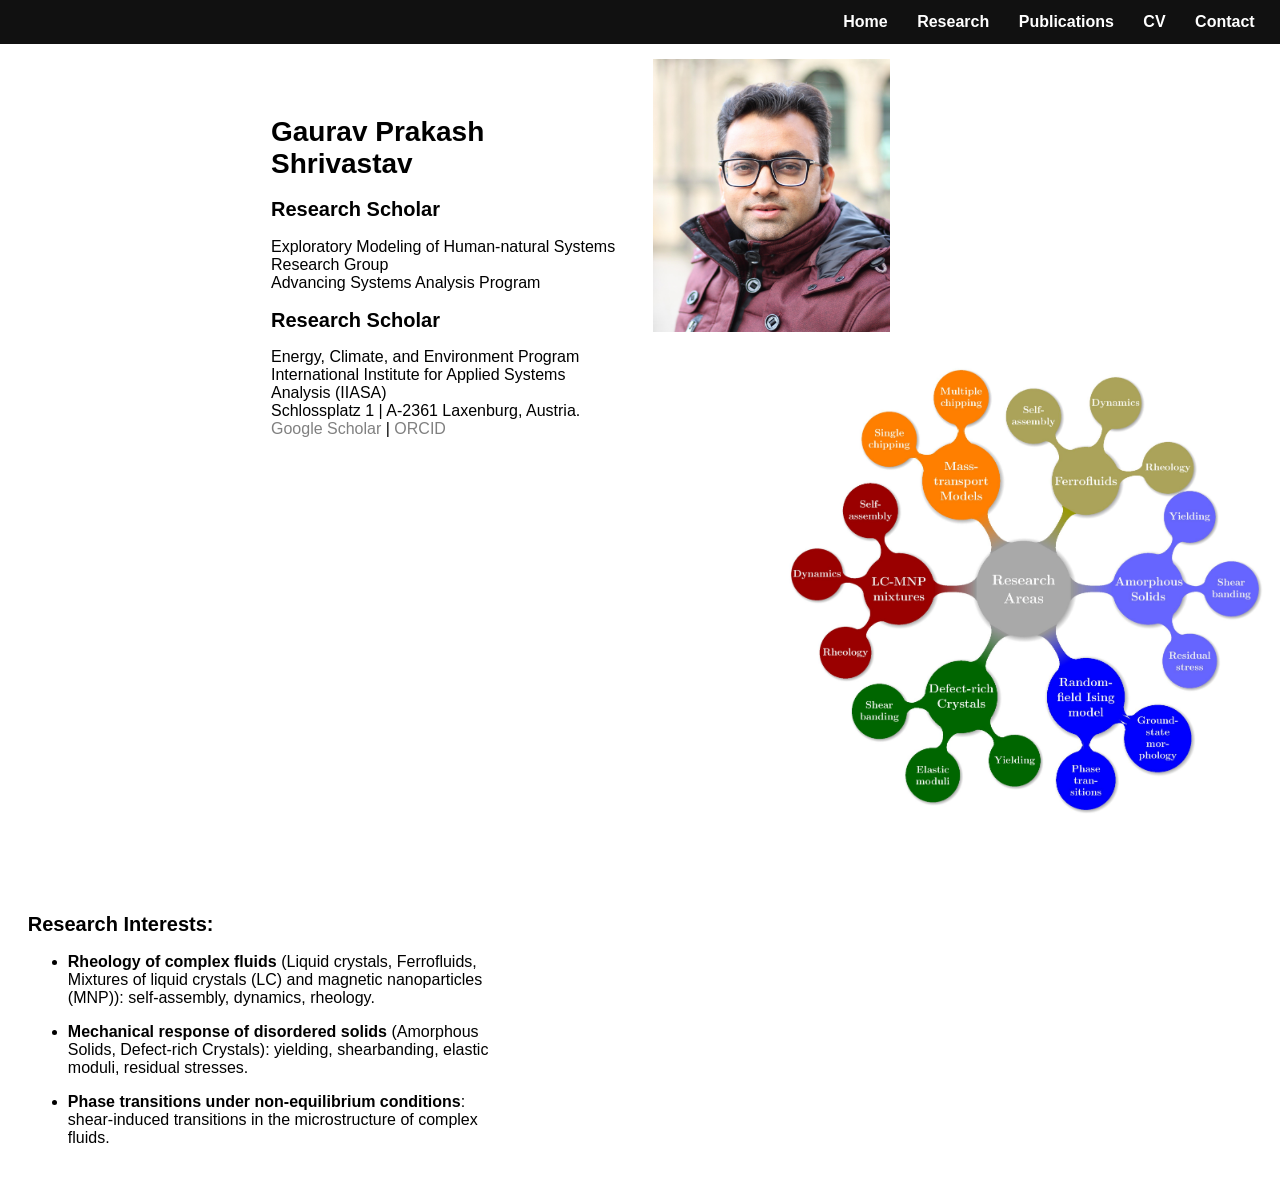
==== index.html @ 9f921707 "Update index.html" ====
<!----- this is a file for the webpage ---->
<!DOCTYPE html>
<html lang="en">
<head>
<title>Gaurav P. Shrivastav</title>
<meta charset="utf-8">
<meta name="viewport" content="width=device-width, initial-scale=1">
<style>
* {
  box-sizing: border-box;
}

body {
  margin: 0;
  font-family: Arial, Helvetica, sans-serif;
}

/* Style the side navigation */
.sidenav {
  height: 2%;
  width: 100%;
/*  position: fixed; */ 
  z-index: -1;
  top:  0;
  left: 0;
  padding: 1% 1%;
  background-color: #111;
  text-align: right;
  overflow-x: hidden;
}
/* Side navigation links */
.sidenav a {
  color: white;
  padding: 1% 1% 1%;
  text-decoration: none;
  display: inline;
  text-align: center;
}
/* Change color on hover */
.sidenav a:hover {
  background-color: #ddd;
  color: black;
}
h1 {
  color: black;
  font-weight: bold;
  font-size: 28px;
  text-align: Left;
}

h2 {
  font-weight: bold;
  color:none;
  font-size: 20px;
  text-align: left;
}
a{
    text-decoration: none;
    color: gray;
}

.row:after {
  content: "";
  clear: both;
  display: block;
}

[class*="col-"] {
  float: left;
  padding: 15px;
}

.col-1 {
   width: 30%;
   margin-left:20%;
   margin-top:3%;
}
.col-2 {
   width: 40%;
   padding-left: 1%;
   padding-right:2%;
}
.col-3 {
   width: 40%;
   margin-left: 10%;
   padding-right:1%;
}
.col-4 {
   width: 40%;
   margin-left: 1%;
   padding-right:1%;
   padding-top:5%;
}
@media only screen and (max-width: 1024px) {
  /* For mobile phones: */
  [class*="col-"] {
    width: 100%;
    margin-left: 2%;
    padding:0;
  }
}

</style>
</head>
<body>

<div class="sidenav">
  <a href="index.html"><b> Home</b></a>
  <a href="research.html"><b>Research</b></a>
  <a href="publications.html"><b>Publications</b></a>
  <a href="CV.html"><b>CV</b></a>
  <a href="contact.html"><b>Contact</b></a>
</div>

<div class="row">
    <div class="col-1">
	   <h1> Gaurav Prakash Shrivastav </h1>
	   <h2>Research Scholar </h2>
	   <p>Exploratory Modeling of Human-natural Systems Research Group <br>		
	   Advancing Systems Analysis Program <br>
	   <h2>Research Scholar </h2>	   	
	   Energy, Climate, and Environment Program <br>
	   International Institute for Applied Systems Analysis (IIASA) <br> 
	   Schlossplatz 1 | A-2361 Laxenburg, Austria.
	   
	   <a target="_blank" href="https://scholar.google.com/citations?user=l1of7kkAAAAJ&hl=en">Google Scholar</a> | 
           <a target="_blank" href="https://orcid.org/0000-0001-9152-8887">ORCID</a> 
	   </p>
    </div>
    <div class="col-2">
       <picture> 
            <source media="(min-width:1%)" srcset="pics/gpscover.jpg">
	    <img src="pics/gpscover.jpg" alt="homephoto" style="width:50%;" align="left">
       </picture>
    </div>

   <div class="col-3">
        <picture> 
            <source media="(min-width:1%)" srcset="pics/rs.jpg">
	    <img src="pics/rs.jpg" alt="resint" style="width:100%;" align="left">
        </picture> 
     </div>
     <div class="col-4">
	     <h2> Research Interests:</h2>
            <ul>
	     
              <li><b>Rheology of complex fluids</b> (Liquid crystals, Ferrofluids, Mixtures of liquid crystals (LC) and magnetic nanoparticles (MNP)): self-assembly, dynamics, rheology.</li>
		<p></p>
	      <li><b>Mechanical response of disordered solids</b> (Amorphous Solids, Defect-rich Crystals): yielding, shearbanding, elastic moduli, residual stresses. </li>
                <p></p>
	      <li><b>Phase transitions under non-equilibrium conditions</b>: shear-induced transitions in the microstructure of complex fluids. </li>

            </ul>
     </div>	     
</div>  
</body>
</html>
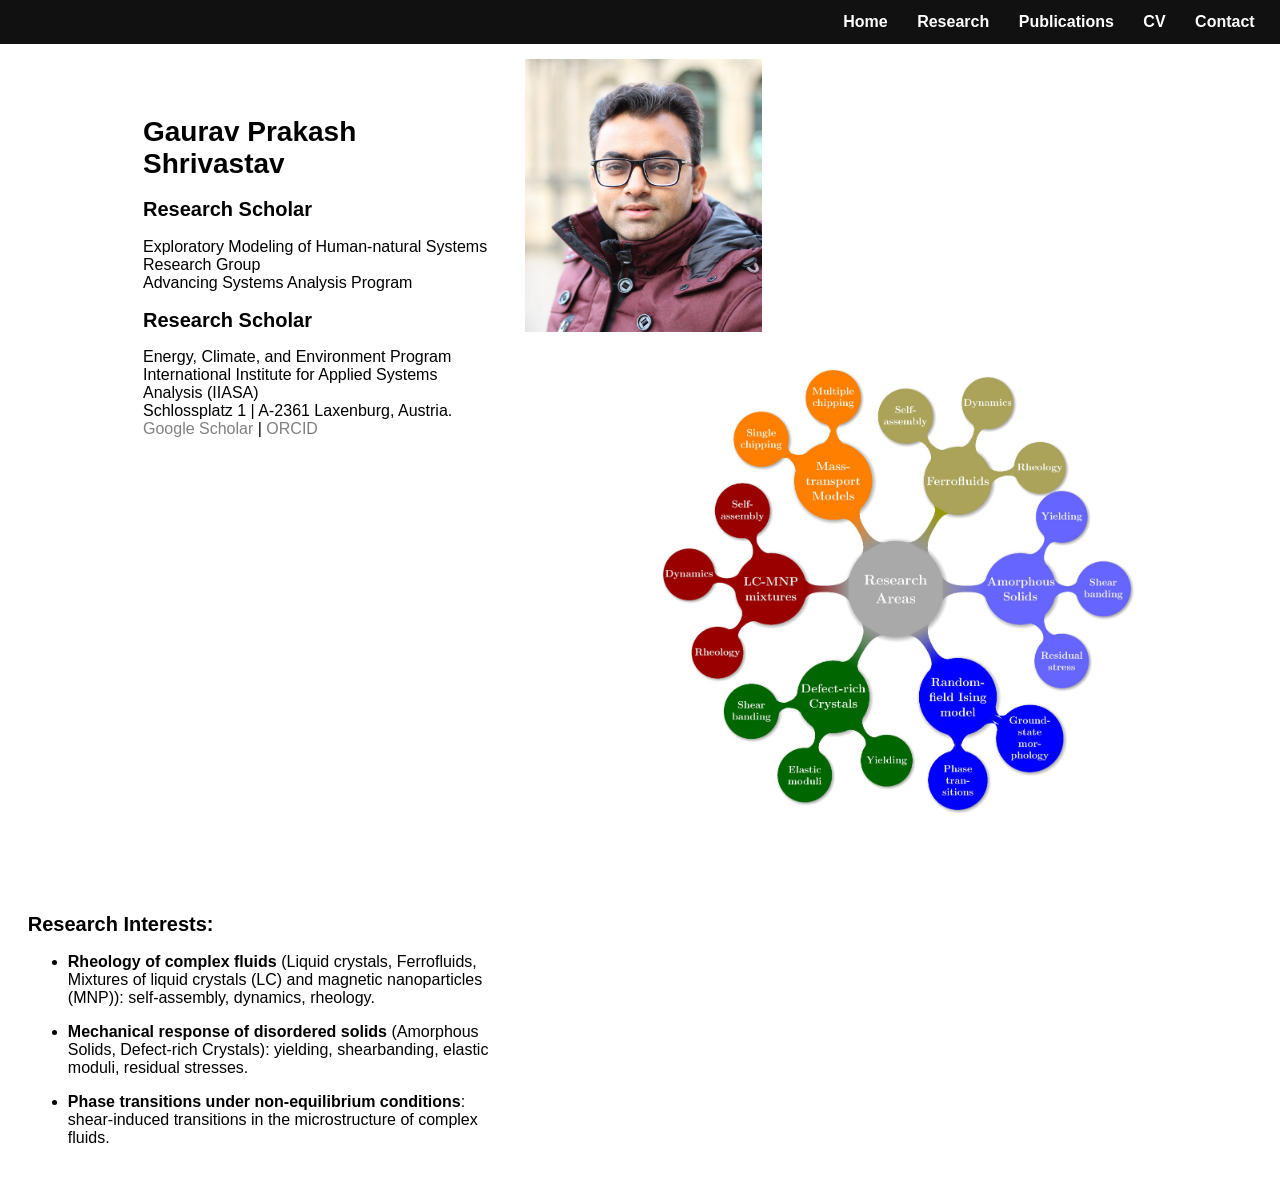
==== commit a244153f: "Update index.html" ====
--- a/index.html
+++ b/index.html
@@ -72,7 +72,7 @@
 
 .col-1 {
    width: 30%;
-   margin-left:20%;
+   margin-left:10%;
    margin-top:3%;
 }
 .col-2 {
@@ -121,7 +121,7 @@
 	   <h2>Research Scholar </h2>	   	
 	   Energy, Climate, and Environment Program <br>
 	   International Institute for Applied Systems Analysis (IIASA) <br> 
-	   Schlossplatz 1 | A-2361 Laxenburg, Austria.
+	   Schlossplatz 1 | A-2361 Laxenburg, Austria. <br>
 	   
 	   <a target="_blank" href="https://scholar.google.com/citations?user=l1of7kkAAAAJ&hl=en">Google Scholar</a> | 
            <a target="_blank" href="https://orcid.org/0000-0001-9152-8887">ORCID</a> 
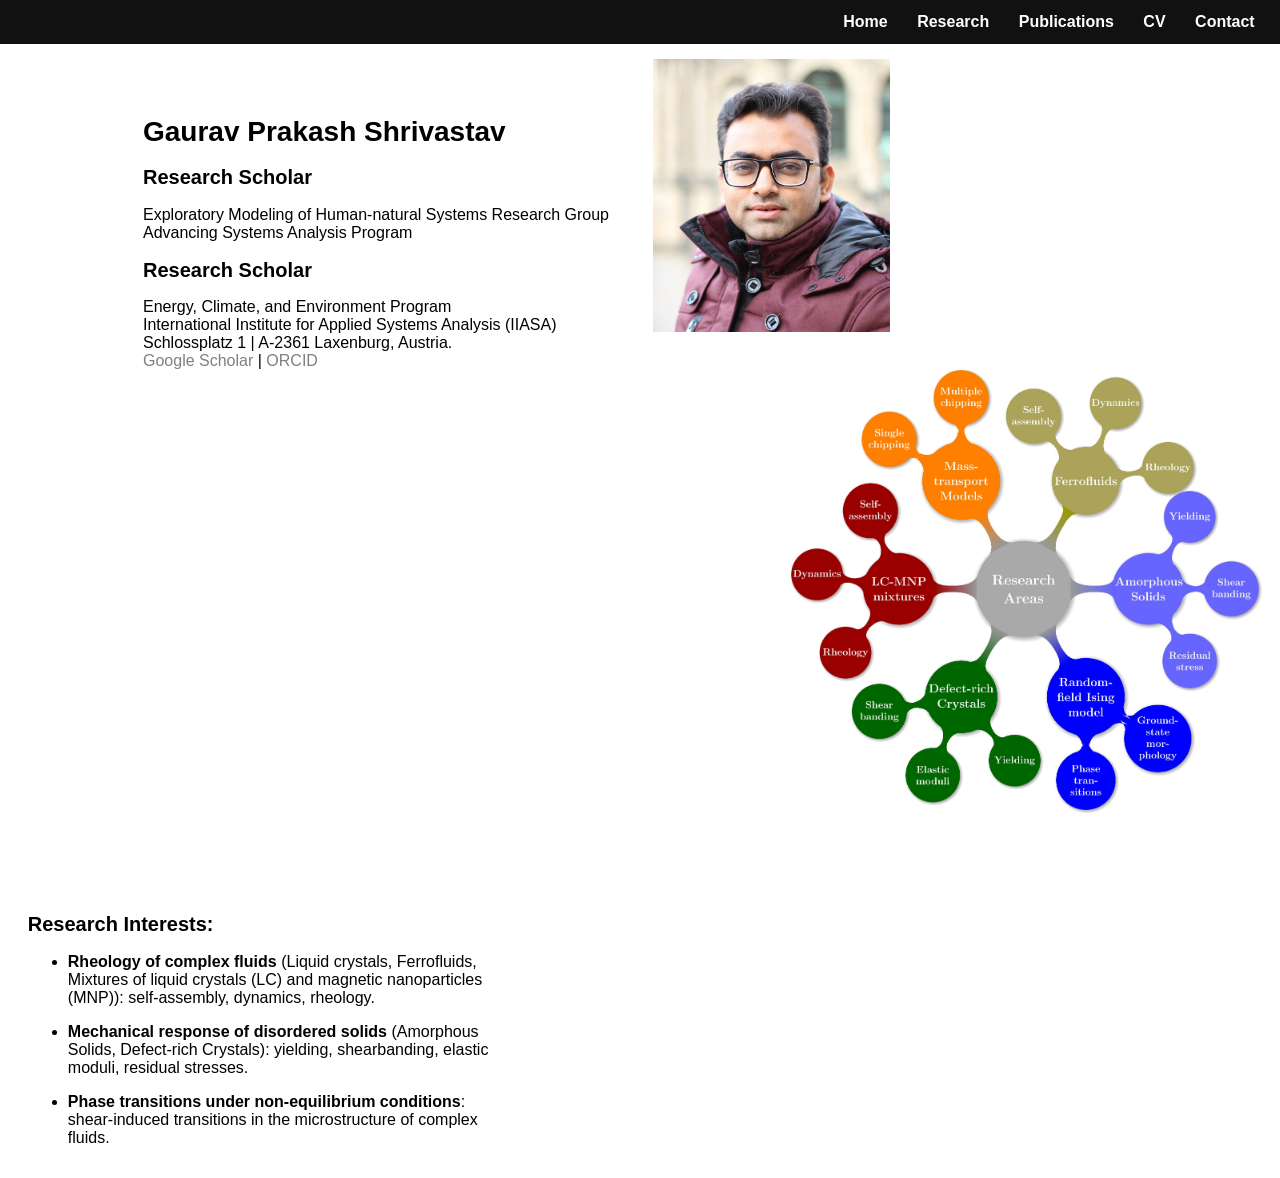
==== commit 9a08262e: "Update index.html" ====
--- a/index.html
+++ b/index.html
@@ -71,7 +71,7 @@
 }
 
 .col-1 {
-   width: 30%;
+   width: 40%;
    margin-left:10%;
    margin-top:3%;
 }
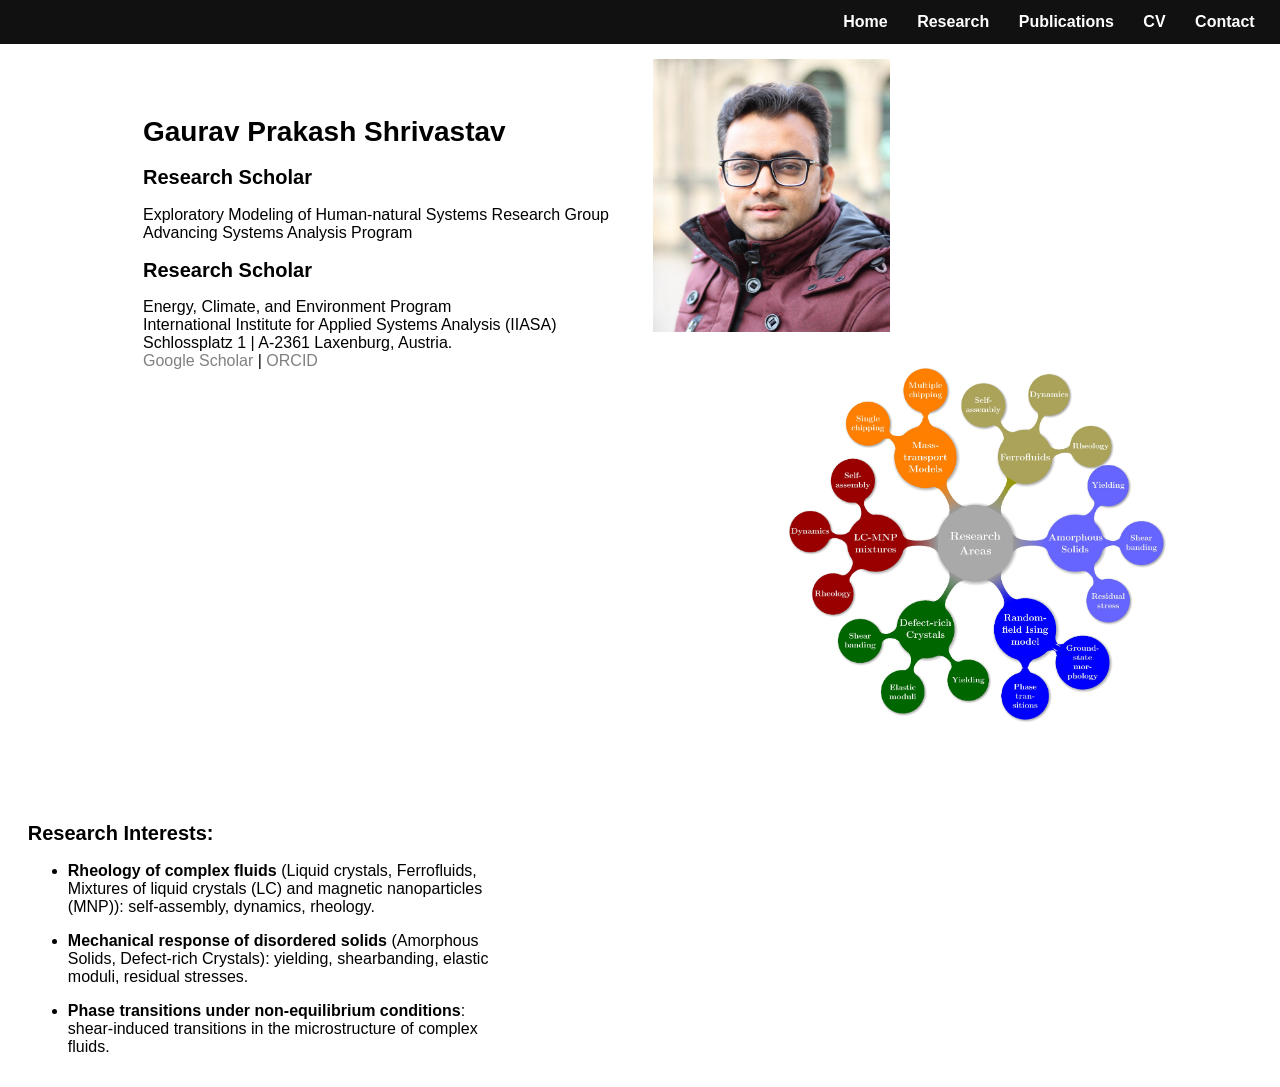
==== commit 48ffcf08: "Update index.html" ====
--- a/index.html
+++ b/index.html
@@ -137,7 +137,7 @@
    <div class="col-3">
         <picture> 
             <source media="(min-width:1%)" srcset="pics/rs.jpg">
-	    <img src="pics/rs.jpg" alt="resint" style="width:100%;" align="left">
+	    <img src="pics/rs.jpg" alt="resint" style="width:80%;" align="left">
         </picture> 
      </div>
      <div class="col-4">
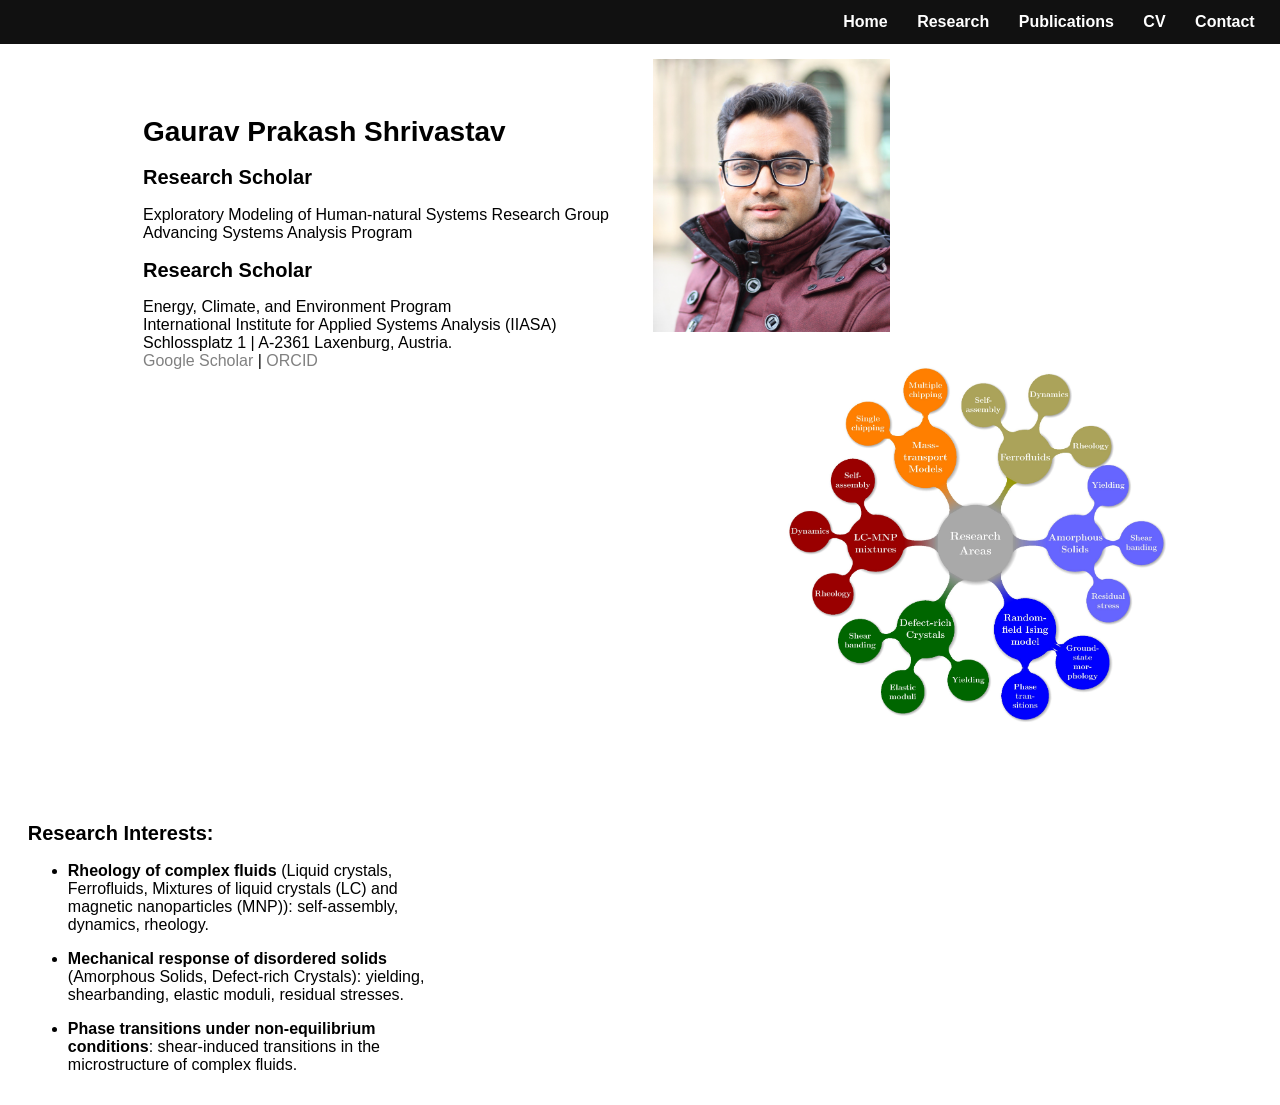
==== commit b284e5a6: "Update index.html" ====
--- a/index.html
+++ b/index.html
@@ -86,7 +86,7 @@
    padding-right:1%;
 }
 .col-4 {
-   width: 40%;
+   width: 35%;
    margin-left: 1%;
    padding-right:1%;
    padding-top:5%;
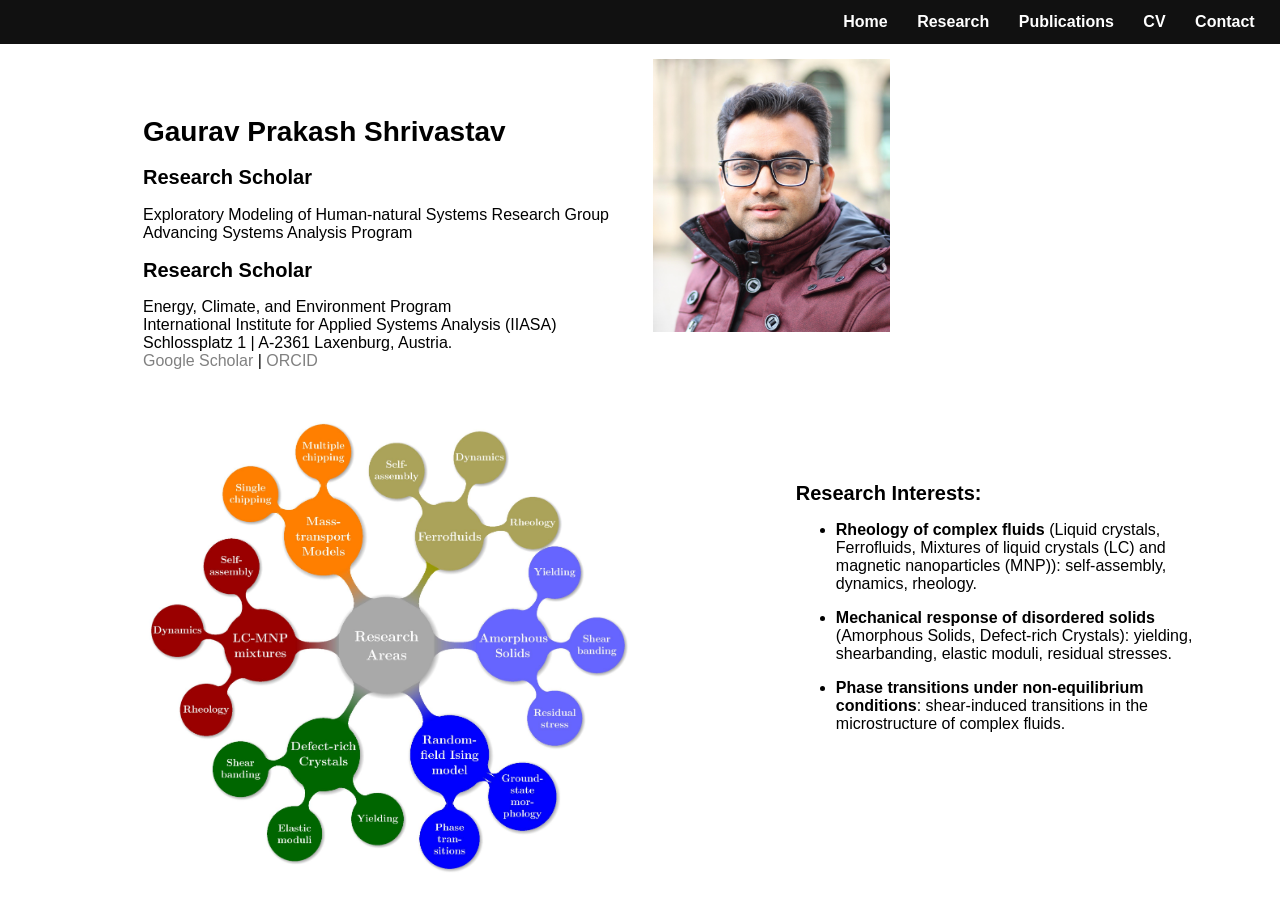
==== commit 18aae990: "Update index.html" ====
--- a/index.html
+++ b/index.html
@@ -81,7 +81,7 @@
    padding-right:2%;
 }
 .col-3 {
-   width: 40%;
+   width: 50%;
    margin-left: 10%;
    padding-right:1%;
 }
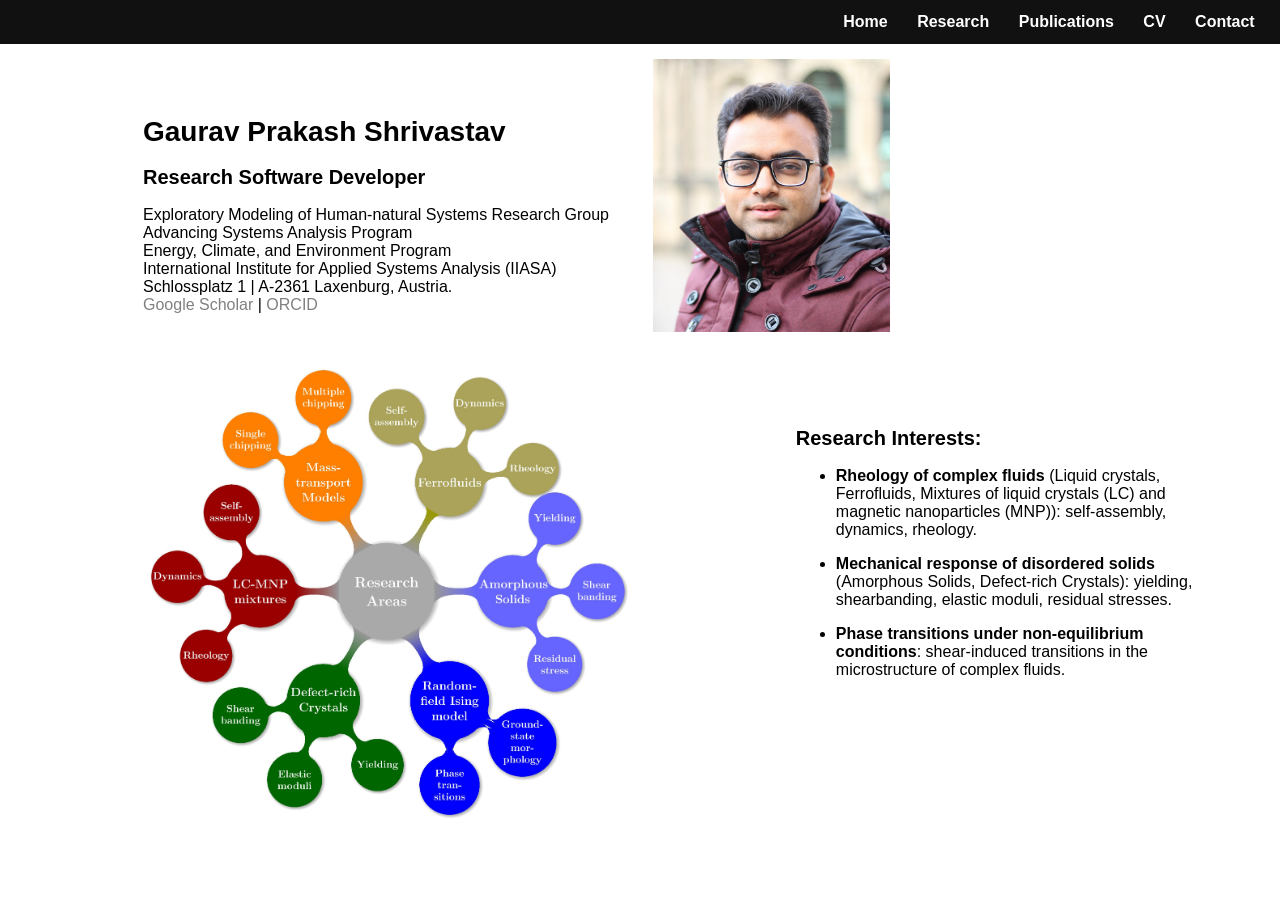
==== commit 0f023138: "Update index.html" ====
--- a/index.html
+++ b/index.html
@@ -115,10 +115,10 @@
 <div class="row">
     <div class="col-1">
 	   <h1> Gaurav Prakash Shrivastav </h1>
-	   <h2>Research Scholar </h2>
+	   <h2>Research Software Developer </h2>
 	   <p>Exploratory Modeling of Human-natural Systems Research Group <br>		
 	   Advancing Systems Analysis Program <br>
-	   <h2>Research Scholar </h2>	   	
+	
 	   Energy, Climate, and Environment Program <br>
 	   International Institute for Applied Systems Analysis (IIASA) <br> 
 	   Schlossplatz 1 | A-2361 Laxenburg, Austria. <br>
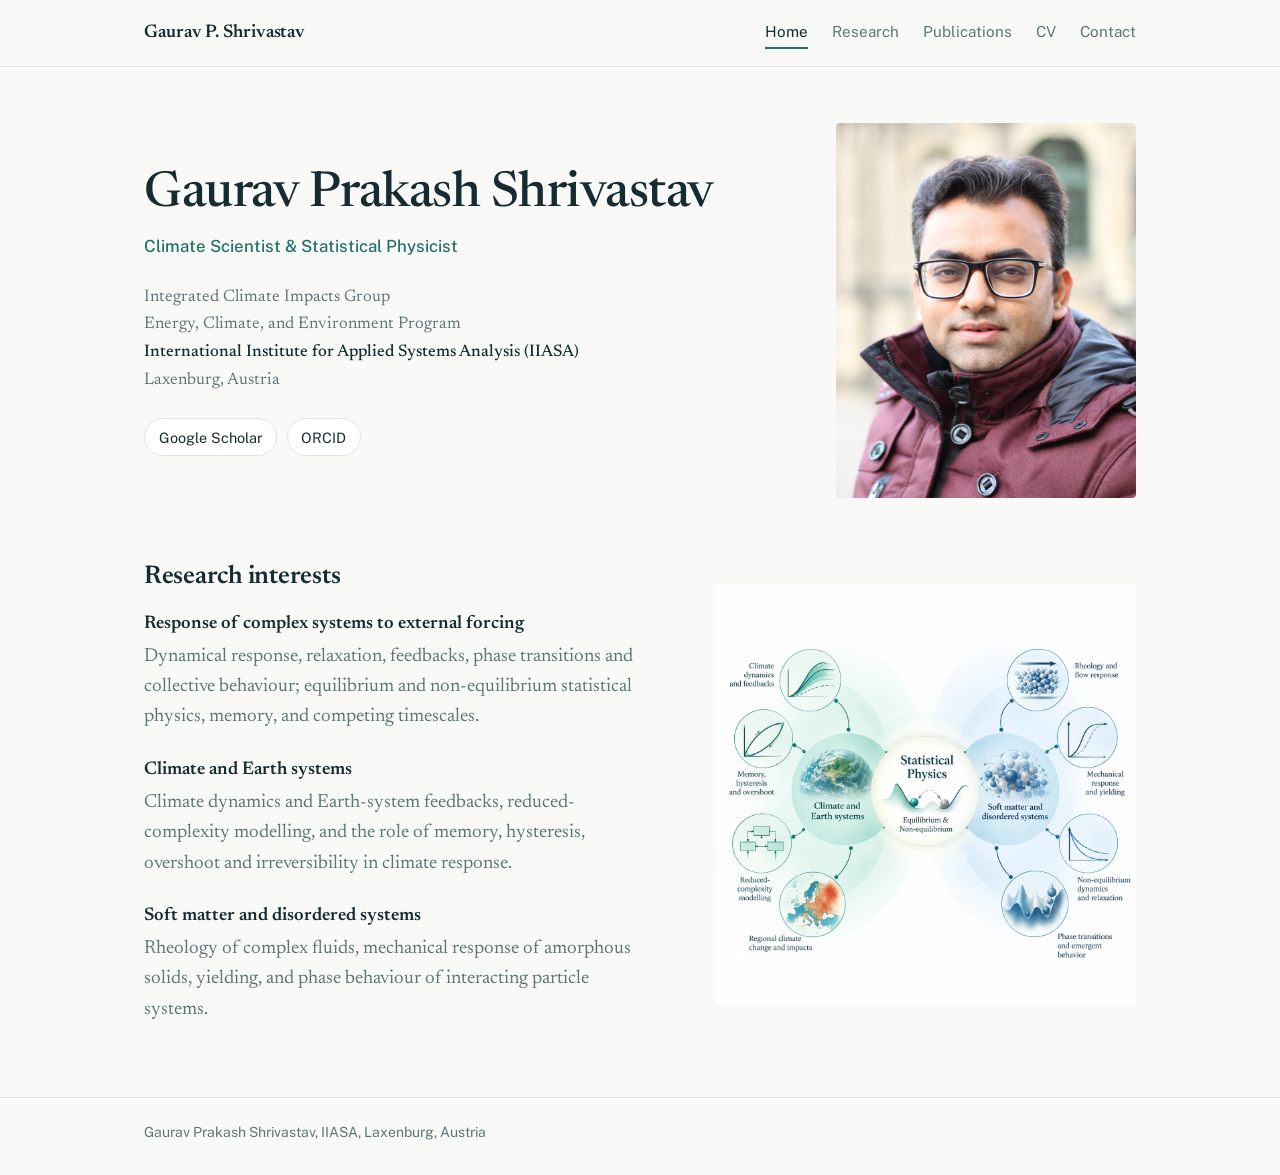
==== commit a14d5987: "Redesign website v3" ====
--- a/index.html
+++ b/index.html
@@ -1,158 +1,56 @@
-<!----- this is a file for the webpage ---->
 <!DOCTYPE html>
+
 <html lang="en">
 <head>
+<meta charset="utf-8"/>
+<meta content="width=device-width, initial-scale=1" name="viewport"/>
 <title>Gaurav P. Shrivastav</title>
-<meta charset="utf-8">
-<meta name="viewport" content="width=device-width, initial-scale=1">
-<style>
-* {
-  box-sizing: border-box;
-}
-
-body {
-  margin: 0;
-  font-family: Arial, Helvetica, sans-serif;
-}
-
-/* Style the side navigation */
-.sidenav {
-  height: 2%;
-  width: 100%;
-/*  position: fixed; */ 
-  z-index: -1;
-  top:  0;
-  left: 0;
-  padding: 1% 1%;
-  background-color: #111;
-  text-align: right;
-  overflow-x: hidden;
-}
-/* Side navigation links */
-.sidenav a {
-  color: white;
-  padding: 1% 1% 1%;
-  text-decoration: none;
-  display: inline;
-  text-align: center;
-}
-/* Change color on hover */
-.sidenav a:hover {
-  background-color: #ddd;
-  color: black;
-}
-h1 {
-  color: black;
-  font-weight: bold;
-  font-size: 28px;
-  text-align: Left;
-}
-
-h2 {
-  font-weight: bold;
-  color:none;
-  font-size: 20px;
-  text-align: left;
-}
-a{
-    text-decoration: none;
-    color: gray;
-}
-
-.row:after {
-  content: "";
-  clear: both;
-  display: block;
-}
-
-[class*="col-"] {
-  float: left;
-  padding: 15px;
-}
-
-.col-1 {
-   width: 40%;
-   margin-left:10%;
-   margin-top:3%;
-}
-.col-2 {
-   width: 40%;
-   padding-left: 1%;
-   padding-right:2%;
-}
-.col-3 {
-   width: 50%;
-   margin-left: 10%;
-   padding-right:1%;
-}
-.col-4 {
-   width: 35%;
-   margin-left: 1%;
-   padding-right:1%;
-   padding-top:5%;
-}
-@media only screen and (max-width: 1024px) {
-  /* For mobile phones: */
-  [class*="col-"] {
-    width: 100%;
-    margin-left: 2%;
-    padding:0;
-  }
-}
-
-</style>
+<meta content="Gaurav Prakash Shrivastav — climate scientist and statistical physicist studying the response of complex systems to external forcing, climate dynamics, and soft matter." name="description"/>
+<link href="https://fonts.googleapis.com" rel="preconnect"/>
+<link crossorigin="" href="https://fonts.gstatic.com" rel="preconnect"/>
+<link href="https://fonts.googleapis.com/css2?family=Newsreader:ital,opsz,wght@0,6..72,400;0,6..72,500;0,6..72,600;1,6..72,400&amp;family=Public+Sans:wght@400;500;600&amp;display=swap" rel="stylesheet"/>
+<link href="assets/style.css" rel="stylesheet"/>
 </head>
 <body>
-
-<div class="sidenav">
-  <a href="index.html"><b> Home</b></a>
-  <a href="research.html"><b>Research</b></a>
-  <a href="publications.html"><b>Publications</b></a>
-  <a href="CV.html"><b>CV</b></a>
-  <a href="contact.html"><b>Contact</b></a>
+<header class="site-header">
+<div class="wrap">
+<a class="site-name" href="index.html">Gaurav P. Shrivastav</a>
+<nav aria-label="Main" class="site-nav">
+<a aria-current="page" href="index.html">Home</a>
+<a href="research.html">Research</a>
+<a href="publications.html">Publications</a>
+<a href="CV.html">CV</a>
+<a href="contact.html">Contact</a>
+</nav>
 </div>
-
-<div class="row">
-    <div class="col-1">
-	   <h1> Gaurav Prakash Shrivastav </h1>
-	   <h2>Research Software Developer </h2>
-	   <p>Exploratory Modeling of Human-natural Systems Research Group <br>		
-	   Advancing Systems Analysis Program <br>
-	
-	   Energy, Climate, and Environment Program <br>
-	   International Institute for Applied Systems Analysis (IIASA) <br> 
-	   Schlossplatz 1 | A-2361 Laxenburg, Austria. <br>
-	   
-	   <a target="_blank" href="https://scholar.google.com/citations?user=l1of7kkAAAAJ&hl=en">Google Scholar</a> | 
-           <a target="_blank" href="https://orcid.org/0000-0001-9152-8887">ORCID</a> 
-	   </p>
-    </div>
-    <div class="col-2">
-       <picture> 
-            <source media="(min-width:1%)" srcset="pics/gpscover.jpg">
-	    <img src="pics/gpscover.jpg" alt="homephoto" style="width:50%;" align="left">
-       </picture>
-    </div>
-
-   <div class="col-3">
-        <picture> 
-            <source media="(min-width:1%)" srcset="pics/rs.jpg">
-	    <img src="pics/rs.jpg" alt="resint" style="width:80%;" align="left">
-        </picture> 
-     </div>
-     <div class="col-4">
-	     <h2> Research Interests:</h2>
-            <ul>
-	     
-              <li><b>Rheology of complex fluids</b> (Liquid crystals, Ferrofluids, Mixtures of liquid crystals (LC) and magnetic nanoparticles (MNP)): self-assembly, dynamics, rheology.</li>
-		<p></p>
-	      <li><b>Mechanical response of disordered solids</b> (Amorphous Solids, Defect-rich Crystals): yielding, shearbanding, elastic moduli, residual stresses. </li>
-                <p></p>
-	      <li><b>Phase transitions under non-equilibrium conditions</b>: shear-induced transitions in the microstructure of complex fluids. </li>
-
-            </ul>
-     </div>	     
-</div>  
+</header>
+<main>
+<div class="wrap">
+<section class="hero">
+<div>
+<h1>Gaurav Prakash Shrivastav</h1>
+<p class="role">Climate Scientist &amp; Statistical Physicist</p>
+<p class="affil">Integrated Climate Impacts Group<br/>Energy, Climate, and Environment Program<br/><strong>International Institute for Applied Systems Analysis (IIASA)</strong><br/>Laxenburg, Austria</p>
+<div class="links">
+<a href="https://scholar.google.com/citations?user=l1of7kkAAAAJ&amp;hl=en" rel="noopener" target="_blank">Google Scholar</a>
+<a href="https://orcid.org/0000-0001-9152-8887" rel="noopener" target="_blank">ORCID</a>
+</div>
+</div>
+<img alt="Portrait of Gaurav Prakash Shrivastav" class="portrait" height="1038" src="pics/web/gpscover.jpg" width="900"/>
+</section>
+<section class="interests">
+<div>
+<h2>Research interests</h2>
+<dl><dt>Response of complex systems to external forcing</dt><dd>Dynamical response, relaxation, feedbacks, phase transitions and collective behaviour; equilibrium and non-equilibrium statistical physics, memory, and competing timescales.</dd><dt>Climate and Earth systems</dt><dd>Climate dynamics and Earth-system feedbacks, reduced-complexity modelling, and the role of memory, hysteresis, overshoot and irreversibility in climate response.</dd><dt>Soft matter and disordered systems</dt><dd>Rheology of complex fluids, mechanical response of amorphous solids, yielding, and phase behaviour of interacting particle systems.</dd></dl>
+</div>
+<figure>
+<img alt="Research areas diagram: equilibrium and non-equilibrium statistical physics connects climate and Earth systems with soft matter and disordered systems, branching into four topics within each field." decoding="async" height="1024" loading="lazy" src="pics/web/research-areas.webp" width="1536"/>
+</figure>
+</section>
+</div>
+</main>
+<footer class="site-footer">
+<div class="wrap small">Gaurav Prakash Shrivastav, IIASA, Laxenburg, Austria</div>
+</footer>
 </body>
 </html>
-
--- a/assets/style.css
+++ b/assets/style.css
@@ -0,0 +1,306 @@
+/* Gaurav P. Shrivastav — personal site
+   One stylesheet for every page. Colors live on :root so dark mode is one block. */
+
+:root {
+  --bg: #f9faf8;
+  --surface: #ffffff;
+  --ink: #172c32;
+  --muted: #607477;
+  --rule: #dce6e2;
+  --accent: #217267;
+  --accent-soft: #e8f2ef;
+  --serif: "Newsreader", "Iowan Old Style", "Palatino Linotype", Palatino, Georgia, serif;
+  --sans: "Public Sans", "Segoe UI", Helvetica, Arial, sans-serif;
+  --measure: 68ch;
+  --wide: 1040px;
+  color-scheme: light;
+}
+
+@media (prefers-color-scheme: dark) {
+  :root {
+    --bg: #101d1f;
+    --surface: #18282b;
+    --ink: #ebf1ef;
+    --muted: #b0c2bd;
+    --rule: #304546;
+    --accent: #85cab7;
+    --accent-soft: #203c37;
+    color-scheme: dark;
+  }
+}
+
+*, *::before, *::after { box-sizing: border-box; }
+
+html { -webkit-text-size-adjust: 100%; }
+
+body {
+  margin: 0;
+  background: var(--bg);
+  color: var(--ink);
+  font-family: var(--serif);
+  font-size: 1.1875rem;          /* 19px */
+  line-height: 1.6;
+  font-optical-sizing: auto;
+}
+
+img, video, iframe { max-width: 100%; display: block; }
+img { height: auto; }
+
+a { color: var(--accent); text-decoration-thickness: 1px; text-underline-offset: 0.18em; }
+a:hover { text-decoration-thickness: 2px; }
+:focus-visible { outline: 2px solid var(--accent); outline-offset: 3px; border-radius: 2px; }
+
+.wrap { max-width: var(--wide); margin: 0 auto; padding: 0 1.5rem; }
+
+/* ---------- header ---------- */
+.site-header { border-bottom: 1px solid var(--rule); background: var(--bg); }
+.site-header .wrap {
+  display: flex; align-items: baseline; justify-content: space-between;
+  gap: 1rem 2rem; flex-wrap: wrap; padding-top: 1.1rem; padding-bottom: 1.1rem;
+}
+.site-name {
+  font-family: var(--serif); font-size: 1.15rem; font-weight: 600;
+  color: var(--ink); text-decoration: none; letter-spacing: -0.005em;
+}
+.site-nav { display: flex; flex-wrap: wrap; gap: 0.25rem 1.5rem; font-family: var(--sans); font-size: 0.95rem; }
+.site-nav a { color: var(--muted); text-decoration: none; padding: 0.15rem 0; border-bottom: 2px solid transparent; }
+.site-nav a:hover { color: var(--ink); }
+.site-nav a[aria-current="page"] { color: var(--ink); border-bottom-color: var(--accent); }
+
+main { padding: 3.5rem 0 4.5rem; }
+
+/* ---------- type ---------- */
+h1, h2, h3 { font-family: var(--serif); font-weight: 600; line-height: 1.2; letter-spacing: -0.01em; }
+h1 { font-size: clamp(2.2rem, 4.5vw, 3.1rem); margin: 0 0 0.5rem; font-weight: 500; }
+h2 { font-size: 1.6rem; margin: 0 0 1rem; }
+h3 { font-size: 1.2rem; margin: 0 0 0.35rem; }
+p { margin: 0 0 1rem; }
+.lede { font-size: 1.3rem; line-height: 1.5; color: var(--muted); max-width: var(--measure); }
+.prose { max-width: var(--measure); }
+.small, .meta { font-family: var(--sans); font-size: 0.875rem; line-height: 1.5; color: var(--muted); }
+.page-title { margin-bottom: 2.5rem; }
+
+section + section { margin-top: 4rem; }
+
+/* ---------- home ---------- */
+.hero { display: grid; grid-template-columns: minmax(0, 1fr) 300px; gap: 3rem; align-items: center; }
+.hero .role { font-family: var(--sans); font-size: 1.05rem; color: var(--accent); margin: 0 0 1.5rem; font-weight: 500; }
+.affil { font-size: 1.05rem; color: var(--muted); line-height: 1.55; margin-bottom: 1.5rem; }
+.affil strong { color: var(--ink); font-weight: 500; }
+.links { display: flex; flex-wrap: wrap; gap: 0.6rem; font-family: var(--sans); font-size: 0.9rem; }
+.links a {
+  text-decoration: none; padding: 0.4rem 0.85rem; border: 1px solid var(--rule);
+  border-radius: 999px; color: var(--ink); background: var(--surface);
+}
+.links a:hover { border-color: var(--accent); color: var(--accent); }
+.portrait { border-radius: 4px; width: 100%; aspect-ratio: 4 / 5; object-fit: cover; object-position: 50% 20%; }
+
+.interests { display: grid; grid-template-columns: minmax(0, 1fr) minmax(0, 0.85fr); gap: 3rem; align-items: start; }
+.interests dl { margin: 0; }
+.interests dt { font-weight: 600; font-size: 1.15rem; margin-top: 1.4rem; }
+.interests dt:first-child { margin-top: 0; }
+.interests dd { margin: 0.2rem 0 0; color: var(--muted); }
+.interests figure { margin: 0; max-width: 420px; justify-self: end; }
+.interests img { border-radius: 4px; background: #fff; }
+
+/* ---------- research ---------- */
+.topic { display: grid; grid-template-columns: minmax(0, 1.15fr) minmax(0, 1fr); gap: 2.5rem; align-items: start;
+  padding-top: 3rem; border-top: 1px solid var(--rule); }
+.topic:first-of-type { border-top: 0; padding-top: 0; }
+.topic figure { margin: 0; }
+.topic figure img, .topic video { border-radius: 4px; background: #000; width: 100%; }
+.topic figure img.on-white { background: #fff; }
+.topic figure + figure { margin-top: 1.25rem; }
+figcaption { font-family: var(--sans); font-size: 0.85rem; color: var(--muted); margin-top: 0.5rem; line-height: 1.45; }
+.refs { font-family: var(--sans); font-size: 0.9rem; margin: 1.25rem 0 0; padding: 0; list-style: none; }
+.refs li { margin-bottom: 0.3rem; }
+.refs li::before { content: "Paper: "; color: var(--muted); }
+
+/* ---------- publications & CV: year/date in the left margin ---------- */
+.timeline { display: grid; grid-template-columns: 7.5rem minmax(0, 1fr); column-gap: 2rem; }
+.timeline .when {
+  font-family: var(--sans); font-size: 0.9rem; color: var(--muted);
+  padding-top: 0.25rem; font-variant-numeric: tabular-nums;
+}
+.timeline .what { padding-bottom: 1.75rem; }
+.timeline .year { font-family: var(--serif); font-size: 1.6rem; color: var(--ink); font-weight: 500; padding-top: 0; position: sticky; top: 1rem; align-self: start; }
+.timeline > .group { grid-column: 2; }
+
+.pub { margin: 0 0 1.5rem; }
+.pub-title { font-size: 1.15rem; line-height: 1.4; margin: 0 0 0.2rem; font-weight: 500; }
+.pub-title a { color: var(--ink); text-decoration-color: var(--rule); }
+.pub-title a:hover { color: var(--accent); text-decoration-color: var(--accent); }
+.pub .authors { font-family: var(--sans); font-size: 0.9rem; color: var(--muted); margin: 0; }
+.pub .authors b { color: var(--ink); font-weight: 600; }
+.pub .venue { font-family: var(--sans); font-size: 0.9rem; margin: 0.1rem 0 0; }
+.pub .venue i { font-style: italic; }
+
+.cv-head { display: grid; grid-template-columns: minmax(0, 1fr) 160px; gap: 2rem; align-items: end; }
+.cv-head img { border-radius: 50%; width: 160px; height: 160px; object-fit: cover; }
+.cv-section { margin-top: 3.5rem; }
+.cv-section > h2 { padding-bottom: 0.6rem; border-bottom: 1px solid var(--rule); margin-bottom: 1.5rem; }
+.what h3 { margin-bottom: 0.15rem; }
+.what p { margin: 0; color: var(--muted); font-size: 1.05rem; }
+.talk-kind { font-family: var(--sans); font-size: 0.75rem; font-weight: 600; color: var(--accent);
+  background: var(--accent-soft); padding: 0.1rem 0.45rem; border-radius: 3px; vertical-align: 0.15em; margin-right: 0.35rem; }
+.award { font-family: var(--sans); font-size: 0.85rem; color: var(--accent); }
+.plain-list { margin: 0; padding-left: 1.1rem; }
+.plain-list li { margin-bottom: 0.6rem; }
+
+/* ---------- contact ---------- */
+.contact { display: grid; grid-template-columns: minmax(0, 1fr) minmax(0, 1.2fr); gap: 3rem; align-items: start; }
+address { font-style: normal; line-height: 1.6; margin-bottom: 1.5rem; }
+.map { width: 100%; aspect-ratio: 4 / 3; border: 1px solid var(--rule); border-radius: 4px; }
+.contact figure { margin: 3rem 0 0; grid-column: 1 / -1; }
+.contact figure img { border-radius: 4px; width: 100%; }
+
+/* ---------- footer ---------- */
+.site-footer { border-top: 1px solid var(--rule); }
+.site-footer .wrap { padding-top: 1.5rem; padding-bottom: 2rem; }
+
+/* ---------- small screens ---------- */
+@media (max-width: 760px) {
+  body { font-size: 1.0625rem; }
+  main { padding-top: 2.25rem; }
+  .hero { grid-template-columns: 1fr; gap: 1.75rem; }
+  .hero .portrait { max-width: 220px; order: -1; }
+  .interests, .topic, .contact { grid-template-columns: 1fr; gap: 1.75rem; }
+  .timeline { grid-template-columns: 1fr; }
+  .timeline .when { padding-top: 0; }
+  .timeline > .group { grid-column: 1; }
+  .timeline .year { position: static; margin-bottom: 0.75rem; }
+  .cv-head { grid-template-columns: 1fr; }
+  .cv-head img { order: -1; width: 110px; height: 110px; }
+}
+
+@media print {
+  .site-header nav, .site-footer { display: none; }
+  body { background: #fff; color: #000; }
+}
+
+/* Homepage: keep approved research illustration intact and appropriately contained. */
+.interests { align-items: center; }
+.interests figure { width: 100%; max-width: 420px; }
+.interests figure img { display: block; width: 100%; height: auto; object-fit: contain; background: #fff; }
+@media (max-width: 760px) {
+  .interests { align-items: start; }
+  .interests figure { justify-self: center; max-width: 560px; }
+}
+
+/* Research page: consistent text-left / figure-right editorial layout */
+.research-group-title {font-size:clamp(1.8rem,3vw,2.3rem); margin:2.1rem 0 .4rem; padding-bottom:.6rem; border-bottom:1px solid var(--rule)}
+.research-group-intro {color:var(--muted); max-width:70ch; margin:0 0 1.8rem}
+.research-group-break {margin-top:5rem}
+.research-topic {grid-template-columns:minmax(0,.95fr) minmax(0,1.05fr); gap:3.2rem; align-items:start; padding-top:2.4rem}
+.research-topic h3 {font-size:clamp(1.45rem,2.4vw,1.95rem); margin:.1rem 0 1rem}
+.research-topic .prose p {line-height:1.65}
+.research-eyebrow {font:600 .7rem/1.4 var(--sans)!important; color:var(--accent); letter-spacing:.11em; text-transform:uppercase; margin:0 0 .8rem!important}
+.research-figure {min-width:0}
+.research-figure img {background:#fff!important; width:100%;height:auto;object-fit:contain;border-radius:5px}
+.research-figure figcaption {margin-top:.65rem}
+.softmatter-topic figure img {max-height:330px; object-fit:contain; background:#fff}
+.softmatter-topic figure {margin:0}
+@media(max-width:760px){.research-topic {grid-template-columns:1fr;gap:1rem}.research-group-break{margin-top:3rem}.softmatter-topic figure img{max-height:none}}
+
+/* Research-specific editorial proportions: prioritize legible scientific figures. */
+.research-page-wrap { max-width: 1280px; }
+.research-page-wrap .research-topic { grid-template-columns: minmax(0, 0.76fr) minmax(0, 1.24fr); gap: clamp(2rem, 4vw, 4rem); align-items: center; padding-top: 3.3rem; }
+.research-page-wrap .research-topic .prose { max-width: 47ch; }
+.research-page-wrap .research-topic .research-figure img { width:100%; height:auto; max-height:none; object-fit:contain; }
+.research-page-wrap .research-figure { margin:0; }
+.research-page-wrap .figure-expand { display:block; background:#fff; border-radius:5px; overflow:hidden; }
+.research-page-wrap .figure-expand:focus-visible {outline:2px solid var(--accent);outline-offset:4px}
+.research-page-wrap .research-topic .softmatter-topic { align-items:start; }
+@media(max-width:760px){
+ .research-page-wrap .research-topic {grid-template-columns:minmax(0,1fr); gap:1.3rem; align-items:start;}
+ .research-page-wrap .research-topic .prose { max-width:var(--measure); }
+}
+
+
+/* Research page — balanced editorial treatment for both disciplines */
+.research-page-wrap { max-width: 1160px; }
+.research-page-wrap .research-topic {
+  grid-template-columns: minmax(0, 1.04fr) minmax(0, .96fr);
+  gap: clamp(2rem, 4vw, 3.2rem);
+  align-items: center;
+  padding-top: 2.5rem;
+}
+.research-page-wrap .research-topic .prose { max-width: 62ch; }
+.research-page-wrap .research-topic figure {
+  margin: 0;
+  min-width: 0;
+  width: 100%;
+  text-align: center;
+}
+.research-page-wrap .research-topic figure img,
+.research-page-wrap .research-topic .research-figure img,
+.research-page-wrap .research-topic .softmatter-topic figure img {
+  display: block;
+  width: 100%;
+  height: auto;
+  max-height: 305px;
+  object-fit: contain;
+  background: #fff;
+}
+.research-page-wrap .research-topic figcaption { text-align: left; }
+.research-page-wrap .figure-expand { background: transparent; }
+.research-page-wrap .research-group-intro { margin-bottom: 1.3rem; }
+.research-page-wrap .research-group-break { margin-top: 4rem; }
+@media (max-width: 760px) {
+  .research-page-wrap .research-topic {
+    grid-template-columns: minmax(0, 1fr);
+    gap: 1.2rem;
+    align-items: start;
+  }
+  .research-page-wrap .research-topic figure img,
+  .research-page-wrap .research-topic .research-figure img { max-height: 340px; }
+}
+
+/* Minimal contact page */
+.contact-minimal { max-width: 740px; padding-bottom: clamp(3rem, 7vw, 6rem); }
+.contact-minimal .contact-intro { max-width: 54ch; color: var(--muted); font-size: clamp(1.15rem, 2vw, 1.35rem); line-height: 1.6; margin: .15rem 0 3.3rem; }
+.contact-block { margin: 0 0 2.7rem; }
+.contact-block h2 { font-family: var(--sans); font-weight: 600; font-size: .76rem; line-height: 1.4; text-transform: uppercase; letter-spacing: .11em; color: var(--muted); margin: 0 0 .85rem; }
+.contact-block p { margin: .3rem 0; }
+.contact-block .contact-primary { font-family: var(--serif); font-size: clamp(1.4rem, 3vw, 1.75rem); }
+.contact-block a { color: var(--accent); text-decoration-thickness: 1px; text-underline-offset: .23em; overflow-wrap: anywhere; }
+.contact-block address { font-style: normal; line-height: 1.65; margin: 0; }
+.contact-profile-links { display: flex; flex-wrap: wrap; gap: 1rem 2rem; font-family: var(--sans); font-size: .95rem; }
+@media (max-width: 760px) { .contact-minimal .contact-intro { margin-bottom: 2.5rem; } .contact-block { margin-bottom: 2.2rem; } }
+
+/* Version 2 refinements */
+.hero .affil { line-height: 1.65; }
+.research-group-intro-followup { margin-top: 0.9rem; }
+
+/* Website v3: native research animation, balanced with accompanying prose */
+.research-page-wrap .ocean-adjustment-topic { margin-top: 1rem; }
+.research-page-wrap .ocean-adjustment-topic video { display:block; width:100%; height:auto; max-height:410px; object-fit:contain; background:#fff; border-radius:5px; }
+.research-page-wrap .ocean-adjustment-topic figcaption { text-align:left; margin-top:.65rem; }
+@media (prefers-reduced-motion: reduce) { .research-page-wrap .ocean-adjustment-topic video { scroll-behavior:auto; } }
+
+/* Climate overview: animation as the signature visual for the whole discipline */
+.research-page-wrap .climate-overview {
+  display:grid;
+  grid-template-columns:minmax(0,1.2fr) minmax(0,.8fr);
+  align-items:center;
+  gap:clamp(1.6rem,4vw,3.2rem);
+  margin: 1.1rem 0 2.8rem;
+}
+.research-page-wrap .climate-overview-text { min-width:0; }
+.research-page-wrap .climate-overview .research-group-intro { max-width:none; margin:0 0 1.2rem; }
+.research-page-wrap .climate-overview .research-group-intro:last-child { margin-bottom:0; }
+.research-page-wrap .climate-signature-figure { margin:0; min-width:0; width:100%; }
+.research-page-wrap .climate-signature-figure video {
+  display:block; width:100%; height:auto; max-height:450px;
+  object-fit:contain; background:#fff; border-radius:5px;
+}
+.research-page-wrap .climate-signature-figure figcaption {
+  margin-top:.55rem; text-align:left; font-size:.8rem;
+}
+@media(max-width:760px) {
+ .research-page-wrap .climate-overview { grid-template-columns:minmax(0,1fr); gap:1.4rem; }
+ .research-page-wrap .climate-signature-figure { max-width:500px; }
+}
+
+/* Soft-matter research video uses the same footprint as other research visuals. */
+.softmatter-topic .research-figure video { display:block; width:100%; height:auto; max-height:305px; object-fit:contain; background:#fff; border-radius:6px; }
